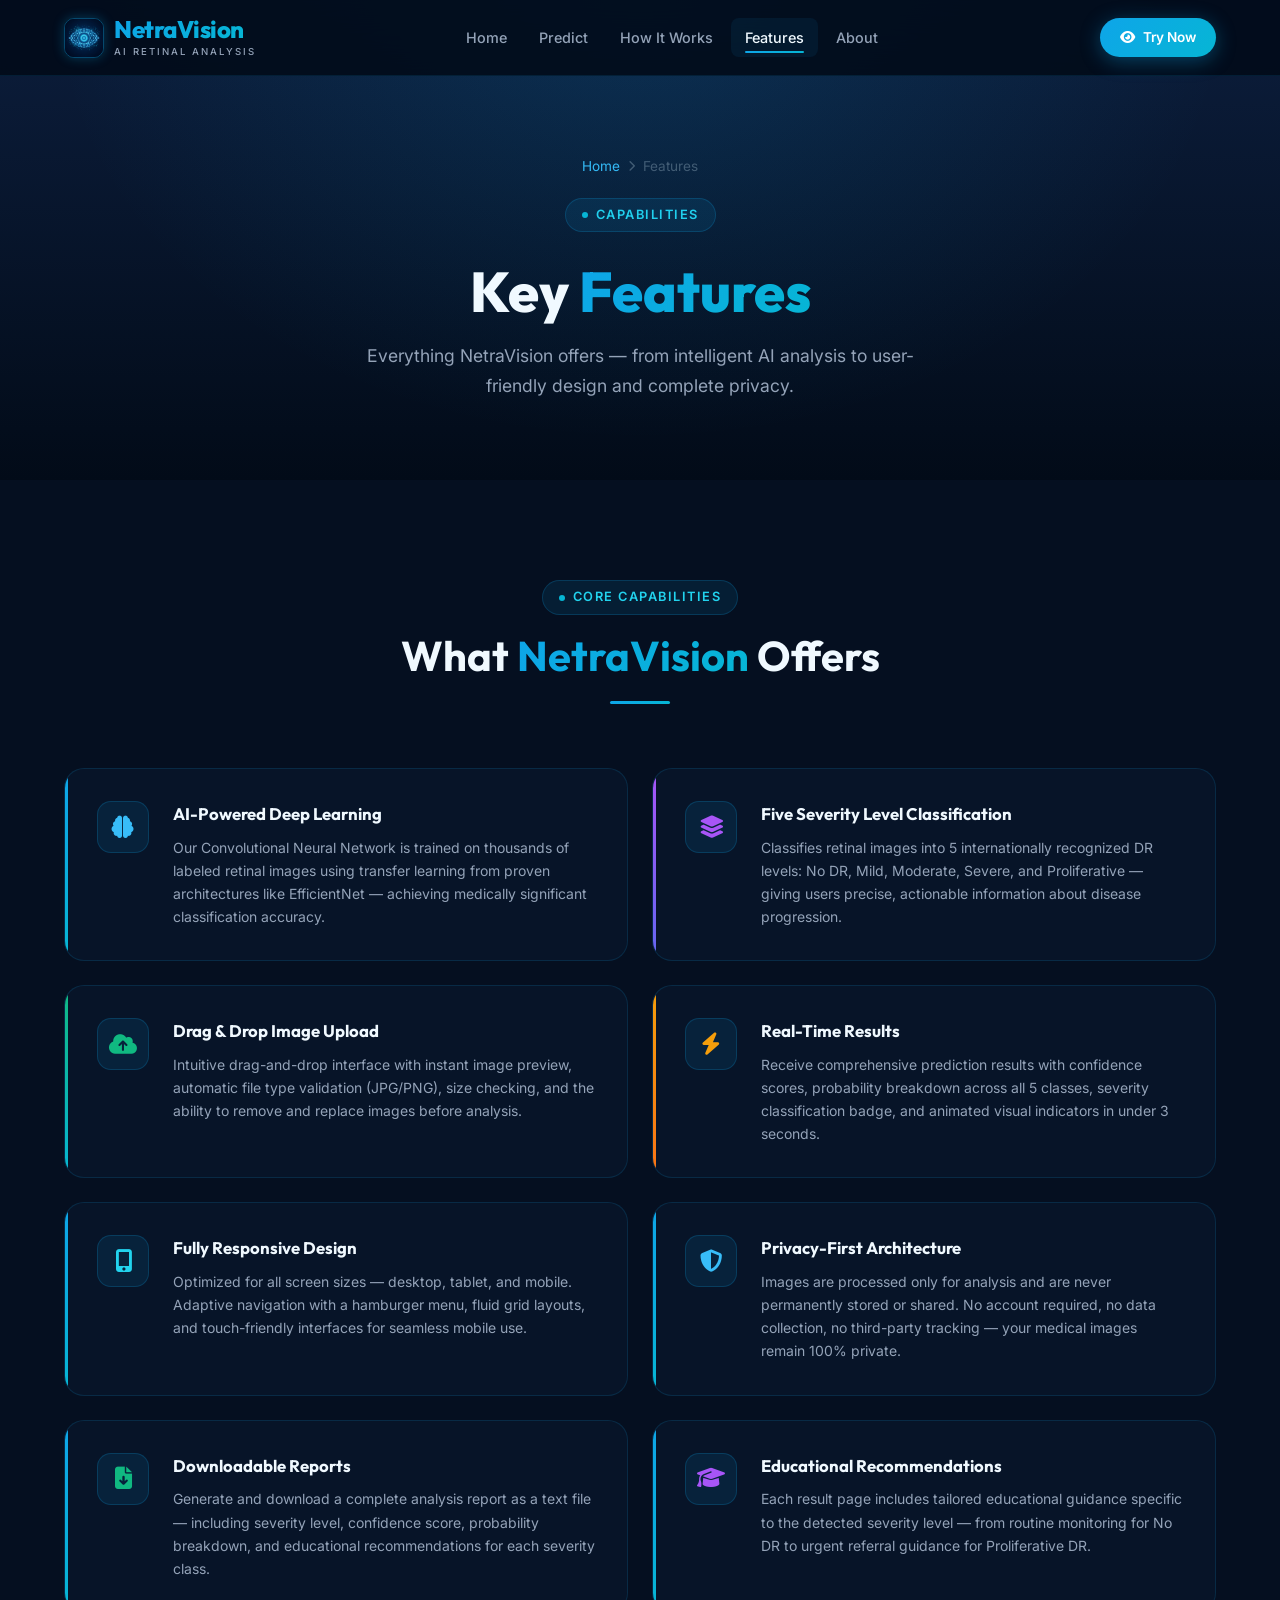
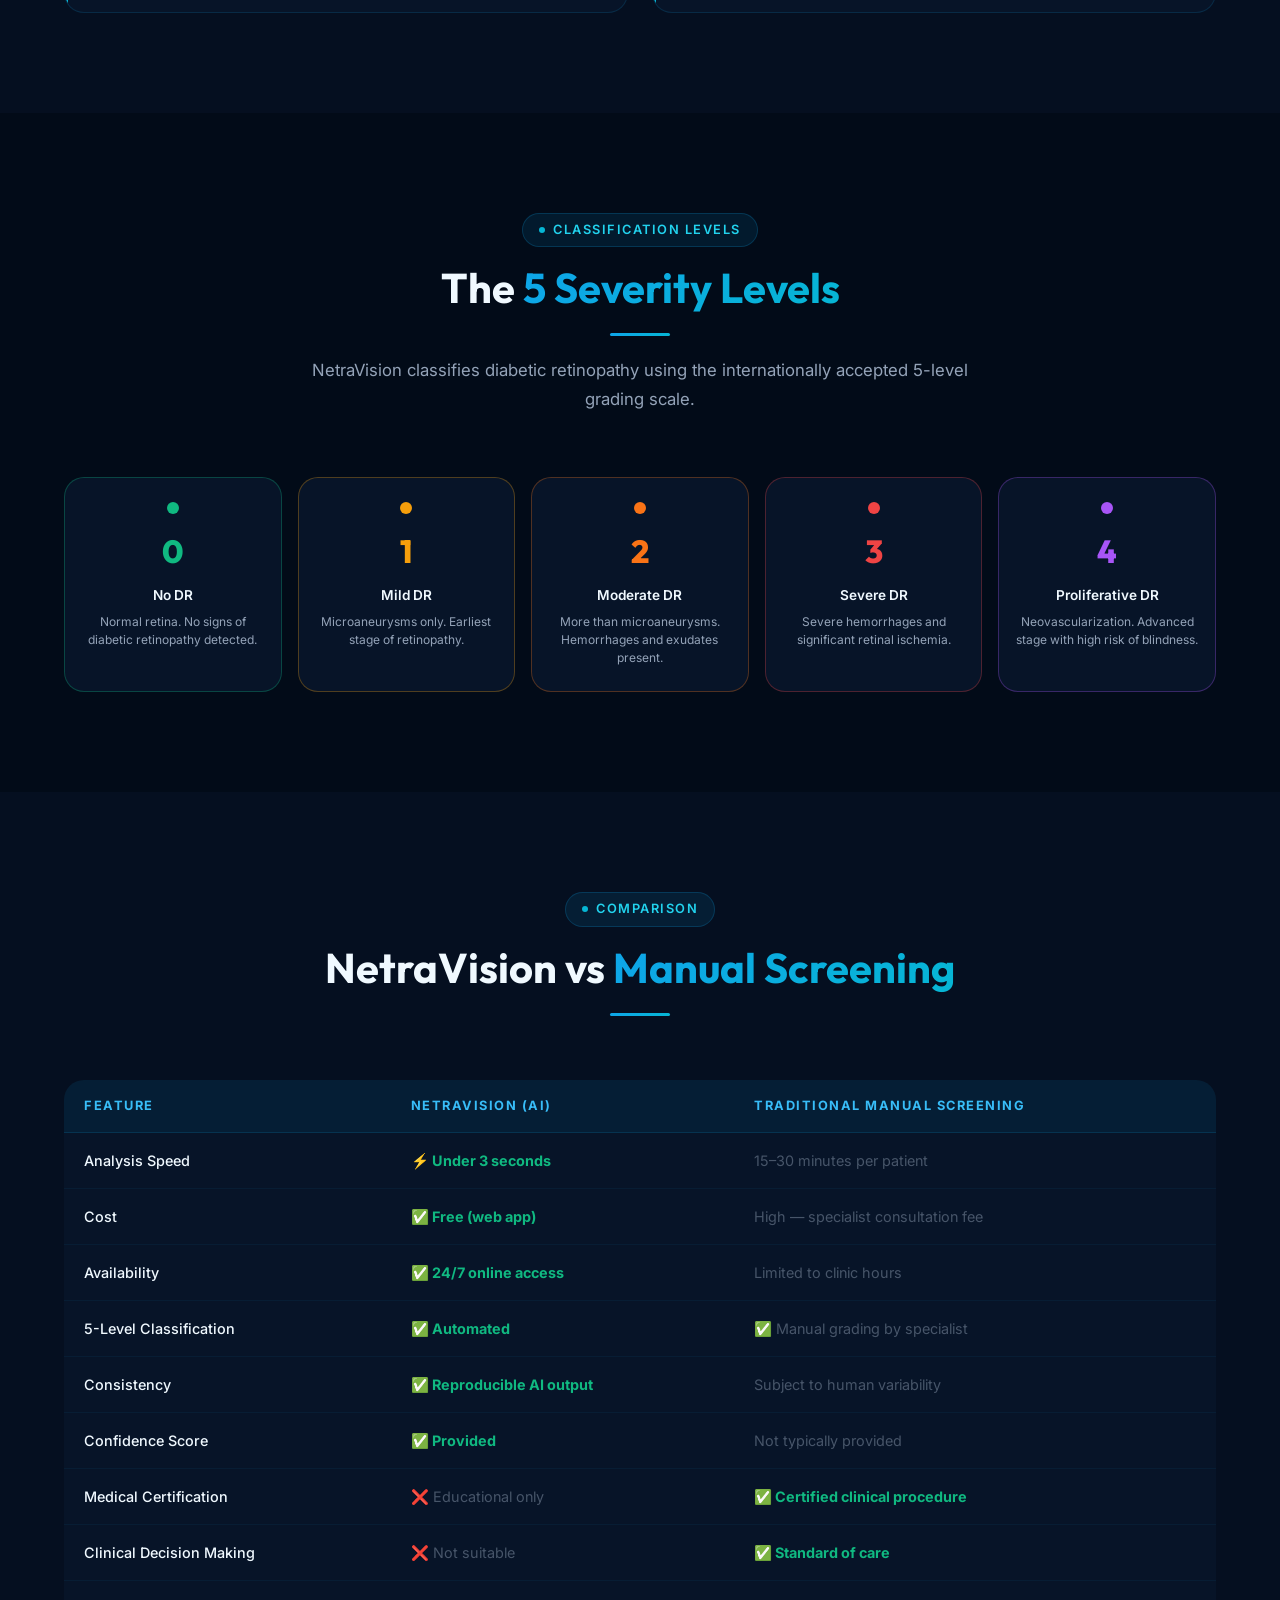
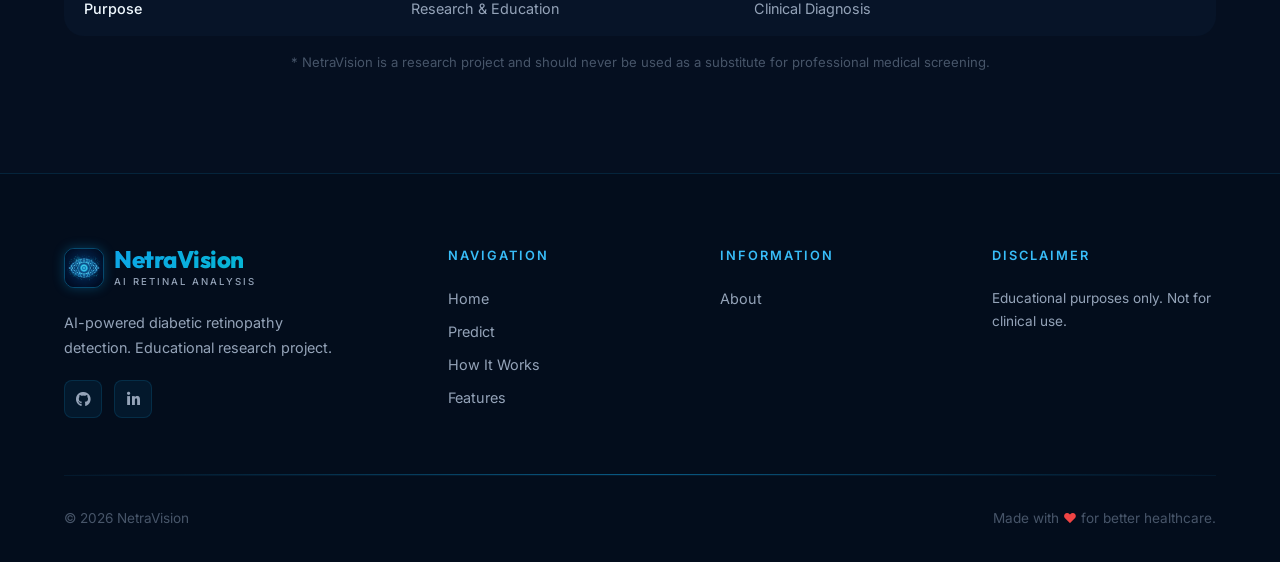
==== frontend/features.html @ d93eeee8 "Connect real model and remove team contact pages" ====
<!DOCTYPE html>
<html lang="en">
<head>
  <meta charset="UTF-8" />
  <meta name="viewport" content="width=device-width, initial-scale=1.0" />
  <title>Features — NetraVision | AI Retinopathy Detection Features</title>
  <meta name="description" content="Explore all features of NetraVision: AI-powered detection, 5-level severity classification, image upload, responsive design, privacy, and more." />
  <link rel="stylesheet" href="css/style.css" />
  <link rel="stylesheet" href="https://cdnjs.cloudflare.com/ajax/libs/font-awesome/6.5.0/css/all.min.css" />
  <style>
    /* Feature hero cards */
    .feature-hero-grid {
      display: grid;
      grid-template-columns: repeat(2, 1fr);
      gap: 24px;
    }
    .feature-hero-card {
      background: var(--clr-bg-card);
      border: var(--border-card);
      border-radius: var(--border-radius-lg);
      padding: 32px;
      display: flex;
      gap: 24px;
      align-items: flex-start;
      transition: transform var(--transition-base), border-color var(--transition-base), box-shadow var(--transition-base);
      position: relative;
      overflow: hidden;
    }
    .feature-hero-card::before {
      content: '';
      position: absolute;
      left: 0; top: 0; bottom: 0;
      width: 3px;
      background: var(--accent-color, var(--grad-blue));
      border-radius: 0 2px 2px 0;
    }
    .feature-hero-card:hover {
      transform: translateY(-4px);
      border-color: rgba(14,165,233,0.35);
      box-shadow: var(--shadow-card);
    }
    .fhc-icon {
      width: 52px; height: 52px;
      border-radius: var(--border-radius-md);
      background: rgba(14,165,233,0.1);
      border: 1px solid rgba(14,165,233,0.2);
      display: flex;
      align-items: center;
      justify-content: center;
      font-size: 1.4rem;
      flex-shrink: 0;
      transition: background var(--transition-base);
    }
    .feature-hero-card:hover .fhc-icon {
      background: rgba(14,165,233,0.18);
      box-shadow: 0 0 16px rgba(14,165,233,0.2);
    }
    .fhc-content h3 {
      font-family: var(--font-display);
      font-size: 1.05rem;
      font-weight: 700;
      margin-bottom: 8px;
    }
    .fhc-content p { font-size: 0.875rem; color: var(--clr-text-secondary); line-height: 1.65; }

    /* Comparison Table */
    .comp-table {
      width: 100%;
      border-collapse: collapse;
      border-radius: var(--border-radius-lg);
      overflow: hidden;
    }
    .comp-table th {
      padding: 16px 20px;
      text-align: left;
      font-size: 0.8rem;
      font-weight: 700;
      text-transform: uppercase;
      letter-spacing: 1.5px;
      background: rgba(14,165,233,0.1);
      color: var(--clr-blue-light);
      border-bottom: var(--border-card);
    }
    .comp-table td {
      padding: 16px 20px;
      font-size: 0.9rem;
      color: var(--clr-text-secondary);
      border-bottom: 1px solid rgba(14,165,233,0.06);
      background: var(--clr-bg-card);
    }
    .comp-table tr:last-child td { border-bottom: none; }
    .comp-table .yes { color: #10b981; font-weight: 700; }
    .comp-table .no  { color: var(--clr-text-muted); }
    .comp-table .col-feature { color: var(--clr-text-primary); font-weight: 500; }

    /* Severity Level Cards */
    .severity-level-cards {
      display: grid;
      grid-template-columns: repeat(5, 1fr);
      gap: 16px;
    }
    .slc {
      background: var(--clr-bg-card);
      border: var(--border-card);
      border-radius: var(--border-radius-lg);
      padding: 24px 16px;
      text-align: center;
      transition: transform var(--transition-base), box-shadow var(--transition-base);
    }
    .slc:hover { transform: translateY(-6px); }
    .slc-level {
      font-family: var(--font-display);
      font-size: 2rem;
      font-weight: 800;
      margin-bottom: 8px;
    }
    .slc-name { font-size: 0.85rem; font-weight: 600; margin-bottom: 6px; }
    .slc-desc { font-size: 0.75rem; color: var(--clr-text-secondary); line-height: 1.5; }
    .slc-dot {
      width: 12px; height: 12px;
      border-radius: 50%;
      margin: 0 auto 12px;
    }

    @media (max-width: 900px) {
      .feature-hero-grid { grid-template-columns: 1fr; }
      .severity-level-cards { grid-template-columns: repeat(2, 1fr); }
    }
    @media (max-width: 500px) {
      .severity-level-cards { grid-template-columns: 1fr; }
    }
  </style>
</head>
<body>

<!-- NAVBAR -->
<nav class="navbar" id="navbar">
  <div class="navbar__inner">
    <a href="index.html" class="navbar__logo">
      <div class="navbar__logo-icon"><img src="assets/images/logo_bg.jpg" alt="NetraVision" /></div>
      <div><span class="navbar__logo-text">NetraVision</span><span class="navbar__logo-sub">AI Retinal Analysis</span></div>
    </a>
    <nav class="navbar__nav">
      <a href="index.html"        class="navbar__link">Home</a>
      <a href="predict.html"      class="navbar__link">Predict</a>
      <a href="how-it-works.html" class="navbar__link">How It Works</a>
      <a href="features.html"     class="navbar__link active">Features</a>
      <a href="about.html"        class="navbar__link">About</a>
    </nav>
    <a href="predict.html" class="btn btn--primary btn--sm navbar__cta"><i class="fas fa-eye"></i> Try Now</a>
    <button class="navbar__hamburger" id="hamburger" aria-label="Toggle menu" aria-expanded="false">
      <span></span><span></span><span></span>
    </button>
  </div>
  <div class="navbar__mobile" id="mobileNav">
    <a href="index.html"        class="navbar__link">Home</a>
    <a href="predict.html"      class="navbar__link">Predict</a>
    <a href="how-it-works.html" class="navbar__link">How It Works</a>
    <a href="features.html"     class="navbar__link">Features</a>
    <a href="about.html"        class="navbar__link">About</a>
  </div>
</nav>

<!-- PAGE HERO -->
<div class="page-hero">
  <div class="container">
    <nav class="breadcrumb">
      <a href="index.html">Home</a>
      <i class="fas fa-chevron-right" style="font-size:0.7rem"></i>
      <span>Features</span>
    </nav>
    <div class="section-badge" style="margin-inline:auto;display:inline-flex;">Capabilities</div>
    <h1 style="margin-top:12px;">Key <span class="text-gradient">Features</span></h1>
    <p>Everything NetraVision offers — from intelligent AI analysis to user-friendly design and complete privacy.</p>
  </div>
</div>

<!-- MAIN FEATURES GRID -->
<section class="section" style="background:var(--clr-bg-secondary);">
  <div class="container">
    <div class="section-header" data-reveal>
      <div class="section-badge">Core Capabilities</div>
      <h2>What <span class="text-gradient">NetraVision</span> Offers</h2>
      <div class="section-divider"></div>
    </div>

    <div class="feature-hero-grid">
      <div class="feature-hero-card" data-reveal data-reveal-delay="1" style="--accent-color:linear-gradient(to bottom,#0ea5e9,#06b6d4);">
        <div class="fhc-icon"><i class="fas fa-brain" style="color:var(--clr-blue-light)"></i></div>
        <div class="fhc-content">
          <h3>AI-Powered Deep Learning</h3>
          <p>Our Convolutional Neural Network is trained on thousands of labeled retinal images using transfer learning from proven architectures like EfficientNet — achieving medically significant classification accuracy.</p>
        </div>
      </div>

      <div class="feature-hero-card" data-reveal data-reveal-delay="2" style="--accent-color:linear-gradient(to bottom,#a855f7,#6366f1);">
        <div class="fhc-icon"><i class="fas fa-layer-group" style="color:#a855f7;"></i></div>
        <div class="fhc-content">
          <h3>Five Severity Level Classification</h3>
          <p>Classifies retinal images into 5 internationally recognized DR levels: No DR, Mild, Moderate, Severe, and Proliferative — giving users precise, actionable information about disease progression.</p>
        </div>
      </div>

      <div class="feature-hero-card" data-reveal data-reveal-delay="3" style="--accent-color:linear-gradient(to bottom,#10b981,#06b6d4);">
        <div class="fhc-icon"><i class="fas fa-cloud-upload-alt" style="color:#10b981;"></i></div>
        <div class="fhc-content">
          <h3>Drag &amp; Drop Image Upload</h3>
          <p>Intuitive drag-and-drop interface with instant image preview, automatic file type validation (JPG/PNG), size checking, and the ability to remove and replace images before analysis.</p>
        </div>
      </div>

      <div class="feature-hero-card" data-reveal data-reveal-delay="4" style="--accent-color:linear-gradient(to bottom,#f59e0b,#f97316);">
        <div class="fhc-icon"><i class="fas fa-bolt" style="color:#f59e0b;"></i></div>
        <div class="fhc-content">
          <h3>Real-Time Results</h3>
          <p>Receive comprehensive prediction results with confidence scores, probability breakdown across all 5 classes, severity classification badge, and animated visual indicators in under 3 seconds.</p>
        </div>
      </div>

      <div class="feature-hero-card" data-reveal data-reveal-delay="5">
        <div class="fhc-icon"><i class="fas fa-mobile-alt" style="color:var(--clr-cyan-light);"></i></div>
        <div class="fhc-content">
          <h3>Fully Responsive Design</h3>
          <p>Optimized for all screen sizes — desktop, tablet, and mobile. Adaptive navigation with a hamburger menu, fluid grid layouts, and touch-friendly interfaces for seamless mobile use.</p>
        </div>
      </div>

      <div class="feature-hero-card" data-reveal data-reveal-delay="6">
        <div class="fhc-icon"><i class="fas fa-shield-alt" style="color:var(--clr-blue-light);"></i></div>
        <div class="fhc-content">
          <h3>Privacy-First Architecture</h3>
          <p>Images are processed only for analysis and are never permanently stored or shared. No account required, no data collection, no third-party tracking — your medical images remain 100% private.</p>
        </div>
      </div>

      <div class="feature-hero-card" data-reveal data-reveal-delay="5">
        <div class="fhc-icon"><i class="fas fa-file-download" style="color:#10b981;"></i></div>
        <div class="fhc-content">
          <h3>Downloadable Reports</h3>
          <p>Generate and download a complete analysis report as a text file — including severity level, confidence score, probability breakdown, and educational recommendations for each severity class.</p>
        </div>
      </div>

      <div class="feature-hero-card" data-reveal data-reveal-delay="6">
        <div class="fhc-icon"><i class="fas fa-graduation-cap" style="color:#a855f7;"></i></div>
        <div class="fhc-content">
          <h3>Educational Recommendations</h3>
          <p>Each result page includes tailored educational guidance specific to the detected severity level — from routine monitoring for No DR to urgent referral guidance for Proliferative DR.</p>
        </div>
      </div>
    </div>
  </div>
</section>

<!-- 5 SEVERITY LEVELS BREAKDOWN -->
<section class="section">
  <div class="container">
    <div class="section-header" data-reveal>
      <div class="section-badge">Classification Levels</div>
      <h2>The <span class="text-gradient">5 Severity Levels</span></h2>
      <div class="section-divider"></div>
      <p>NetraVision classifies diabetic retinopathy using the internationally accepted 5-level grading scale.</p>
    </div>

    <div class="severity-level-cards">
      <div class="slc" data-reveal data-reveal-delay="1" style="border-color:rgba(16,185,129,0.3);">
        <div class="slc-dot" style="background:#10b981;"></div>
        <div class="slc-level" style="color:#10b981;">0</div>
        <div class="slc-name">No DR</div>
        <div class="slc-desc">Normal retina. No signs of diabetic retinopathy detected.</div>
      </div>
      <div class="slc" data-reveal data-reveal-delay="2" style="border-color:rgba(245,158,11,0.3);">
        <div class="slc-dot" style="background:#f59e0b;"></div>
        <div class="slc-level" style="color:#f59e0b;">1</div>
        <div class="slc-name">Mild DR</div>
        <div class="slc-desc">Microaneurysms only. Earliest stage of retinopathy.</div>
      </div>
      <div class="slc" data-reveal data-reveal-delay="3" style="border-color:rgba(249,115,22,0.3);">
        <div class="slc-dot" style="background:#f97316;"></div>
        <div class="slc-level" style="color:#f97316;">2</div>
        <div class="slc-name">Moderate DR</div>
        <div class="slc-desc">More than microaneurysms. Hemorrhages and exudates present.</div>
      </div>
      <div class="slc" data-reveal data-reveal-delay="4" style="border-color:rgba(239,68,68,0.3);">
        <div class="slc-dot" style="background:#ef4444;"></div>
        <div class="slc-level" style="color:#ef4444;">3</div>
        <div class="slc-name">Severe DR</div>
        <div class="slc-desc">Severe hemorrhages and significant retinal ischemia.</div>
      </div>
      <div class="slc" data-reveal data-reveal-delay="5" style="border-color:rgba(168,85,247,0.3);">
        <div class="slc-dot" style="background:#a855f7;"></div>
        <div class="slc-level" style="color:#a855f7;">4</div>
        <div class="slc-name">Proliferative DR</div>
        <div class="slc-desc">Neovascularization. Advanced stage with high risk of blindness.</div>
      </div>
    </div>
  </div>
</section>

<!-- COMPARISON TABLE -->
<section class="section" style="background:var(--clr-bg-secondary);">
  <div class="container">
    <div class="section-header" data-reveal>
      <div class="section-badge">Comparison</div>
      <h2>NetraVision vs <span class="text-gradient">Manual Screening</span></h2>
      <div class="section-divider"></div>
    </div>

    <div style="overflow:auto;" data-reveal>
      <table class="comp-table">
        <thead>
          <tr>
            <th>Feature</th>
            <th>NetraVision (AI)</th>
            <th>Traditional Manual Screening</th>
          </tr>
        </thead>
        <tbody>
          <tr><td class="col-feature">Analysis Speed</td><td class="yes">⚡ Under 3 seconds</td><td class="no">15–30 minutes per patient</td></tr>
          <tr><td class="col-feature">Cost</td><td class="yes">✅ Free (web app)</td><td class="no">High — specialist consultation fee</td></tr>
          <tr><td class="col-feature">Availability</td><td class="yes">✅ 24/7 online access</td><td class="no">Limited to clinic hours</td></tr>
          <tr><td class="col-feature">5-Level Classification</td><td class="yes">✅ Automated</td><td class="no">✅ Manual grading by specialist</td></tr>
          <tr><td class="col-feature">Consistency</td><td class="yes">✅ Reproducible AI output</td><td class="no">Subject to human variability</td></tr>
          <tr><td class="col-feature">Confidence Score</td><td class="yes">✅ Provided</td><td class="no">Not typically provided</td></tr>
          <tr><td class="col-feature">Medical Certification</td><td class="no">❌ Educational only</td><td class="yes">✅ Certified clinical procedure</td></tr>
          <tr><td class="col-feature">Clinical Decision Making</td><td class="no">❌ Not suitable</td><td class="yes">✅ Standard of care</td></tr>
          <tr><td class="col-feature">Purpose</td><td>Research &amp; Education</td><td>Clinical Diagnosis</td></tr>
        </tbody>
      </table>
    </div>
    <p style="text-align:center;font-size:0.82rem;color:var(--clr-text-muted);margin-top:16px;">
      * NetraVision is a research project and should never be used as a substitute for professional medical screening.
    </p>
  </div>
</section>

<!-- FOOTER -->
<footer class="footer">
  <div class="container">
    <div class="footer__grid">
      <div class="footer__brand">
        <a href="index.html" class="navbar__logo" style="display:inline-flex;margin-bottom:8px;">
          <div class="navbar__logo-icon"><img src="assets/images/logo_bg.jpg" alt="NetraVision" /></div>
          <div><span class="navbar__logo-text">NetraVision</span><span class="navbar__logo-sub">AI Retinal Analysis</span></div>
        </a>
        <p>AI-powered diabetic retinopathy detection. Educational research project.</p>
        <div class="footer__social" style="margin-top:20px;">
          <a href="#" class="social-icon"><i class="fab fa-github"></i></a>
          <a href="#" class="social-icon"><i class="fab fa-linkedin-in"></i></a>
        </div>
      </div>
      <div><div class="footer__heading">Navigation</div>
        <nav class="footer__links">
          <a href="index.html">Home</a><a href="predict.html">Predict</a>
          <a href="how-it-works.html">How It Works</a><a href="features.html">Features</a>
        </nav>
      </div>
      <div><div class="footer__heading">Information</div>
        <nav class="footer__links"><a href="about.html">About</a></nav>
      </div>
      <div>
        <div class="footer__heading">Disclaimer</div>
        <p style="color:var(--clr-text-secondary);font-size:0.85rem;line-height:1.7;">Educational purposes only. Not for clinical use.</p>
      </div>
    </div>
    <div class="glow-line"></div>
    <div class="footer__bottom">
      <p>© 2026 NetraVision</p>
      <p>Made with <span style="color:#ef4444;">❤</span> for better healthcare.</p>
    </div>
  </div>
</footer>

<script src="js/main.js"></script>
</body>
</html>
---- frontend/css/style.css ----
/* ============================================================
   NetraVision — Main Stylesheet
   Design System: Dark Navy | Electric Blue | Cyan Accents
   ============================================================ */

/* --- Google Fonts Import --- */
@import url('https://fonts.googleapis.com/css2?family=Inter:wght@300;400;500;600;700;800;900&family=Outfit:wght@300;400;500;600;700;800&display=swap');

/* ============================================================
   1. CSS Custom Properties (Design Tokens)
   ============================================================ */
:root {
  /* Colors */
  --clr-bg-primary:    #020b18;
  --clr-bg-secondary:  #050f20;
  --clr-bg-card:       #071428;
  --clr-bg-glass:      rgba(7, 20, 40, 0.75);

  --clr-blue-primary:  #0ea5e9;
  --clr-blue-dark:     #0369a1;
  --clr-blue-light:    #38bdf8;
  --clr-cyan:          #06b6d4;
  --clr-cyan-light:    #22d3ee;
  --clr-accent:        #7dd3fc;

  --clr-text-primary:  #f0f9ff;
  --clr-text-secondary:#94a3b8;
  --clr-text-muted:    #475569;

  --clr-success:       #10b981;
  --clr-warning:       #f59e0b;
  --clr-danger:        #ef4444;
  --clr-info:          #6366f1;

  /* Gradients */
  --grad-hero:         linear-gradient(135deg, #020b18 0%, #0c1e3d 50%, #020b18 100%);
  --grad-blue:         linear-gradient(135deg, #0ea5e9, #06b6d4);
  --grad-card:         linear-gradient(135deg, rgba(14,165,233,0.08), rgba(6,182,212,0.04));
  --grad-glow:         radial-gradient(ellipse at center, rgba(14,165,233,0.15) 0%, transparent 70%);

  /* Shadows */
  --shadow-card:       0 4px 24px rgba(14,165,233,0.08), 0 1px 4px rgba(0,0,0,0.5);
  --shadow-glow:       0 0 30px rgba(14,165,233,0.25), 0 0 60px rgba(14,165,233,0.10);
  --shadow-btn:        0 4px 20px rgba(14,165,233,0.35);
  --shadow-lg:         0 20px 60px rgba(0,0,0,0.6);

  /* Borders */
  --border-card:       1px solid rgba(14,165,233,0.15);
  --border-glow:       1px solid rgba(14,165,233,0.40);
  --border-radius-sm:  8px;
  --border-radius-md:  14px;
  --border-radius-lg:  20px;
  --border-radius-xl:  28px;
  --border-radius-full:9999px;

  /* Typography */
  --font-primary:      'Inter', sans-serif;
  --font-display:      'Outfit', sans-serif;

  /* Spacing */
  --section-padding:   100px 0;
  --container-max:     1200px;
  --navbar-h:          76px;

  /* Transitions */
  --transition-fast:   0.2s ease;
  --transition-base:   0.3s ease;
  --transition-slow:   0.5s ease;
}

/* ============================================================
   2. Reset & Base (Selection & Drag Protection)
   ============================================================ */
*, *::before, *::after { 
  box-sizing: border-box; 
  margin: 0; 
  padding: 0; 
  -webkit-user-select: none;
  -moz-user-select: none;
  -ms-user-select: none;
  user-select: none;
}
html { scroll-behavior: smooth; font-size: 16px; }
body {
  font-family: var(--font-primary);
  background-color: var(--clr-bg-primary);
  color: var(--clr-text-primary);
  line-height: 1.6;
  overflow-x: hidden;
  min-height: 100vh;
  -webkit-user-select: none;
  -moz-user-select: none;
  -ms-user-select: none;
  user-select: none;
}
img { 
  max-width: 100%; 
  height: auto; 
  display: block; 
  -webkit-user-drag: none;
  -khtml-user-drag: none;
  -moz-user-drag: none;
  -o-user-drag: none;
  user-drag: none;
}
a  { color: inherit; text-decoration: none; }
ul { list-style: none; }
button { cursor: pointer; font-family: inherit; border: none; background: none; }
input, textarea, select { 
  font-family: inherit; 
  -webkit-user-select: text;
  -moz-user-select: text;
  -ms-user-select: text;
  user-select: text;
}

/* ============================================================
   3. Typography
   ============================================================ */
.text-gradient {
  background: var(--grad-blue);
  -webkit-background-clip: text;
  -webkit-text-fill-color: transparent;
  background-clip: text;
}
.text-muted  { color: var(--clr-text-secondary); }
.text-blue   { color: var(--clr-blue-primary); }
.text-center { text-align: center; }

/* ============================================================
   4. Layout
   ============================================================ */
.container {
  max-width: var(--container-max);
  margin-inline: auto;
  padding-inline: 24px;
}
.section    { padding: var(--section-padding); }
.section--sm { padding: 60px 0; }
.grid-2 { display: grid; grid-template-columns: repeat(2, 1fr); gap: 32px; }
.grid-3 { display: grid; grid-template-columns: repeat(3, 1fr); gap: 28px; }
.grid-4 { display: grid; grid-template-columns: repeat(4, 1fr); gap: 24px; }
.flex-center { display: flex; align-items: center; justify-content: center; }
.flex-between { display: flex; align-items: center; justify-content: space-between; }

/* ============================================================
   5. Navbar
   ============================================================ */
.navbar {
  position: fixed;
  top: 0; left: 0; right: 0;
  height: var(--navbar-h);
  z-index: 1000;
  background: rgba(2, 11, 24, 0.88);
  backdrop-filter: blur(20px);
  -webkit-backdrop-filter: blur(20px);
  border-bottom: 1px solid rgba(14,165,233,0.12);
  transition: background var(--transition-base), box-shadow var(--transition-base);
}
.navbar.scrolled {
  background: rgba(2, 11, 24, 0.97);
  box-shadow: 0 4px 30px rgba(0,0,0,0.5);
}
.navbar__inner {
  display: flex;
  align-items: center;
  justify-content: space-between;
  height: 100%;
  max-width: var(--container-max);
  margin-inline: auto;
  padding-inline: 24px;
}
.navbar__logo {
  display: flex;
  align-items: center;
  gap: 10px;
  text-decoration: none;
}
.navbar__logo-icon {
  width: 40px; height: 40px;
  border-radius: 10px;
  overflow: hidden;
  border: 1.5px solid rgba(14,165,233,0.4);
  box-shadow: 0 0 12px rgba(14,165,233,0.3);
  flex-shrink: 0;
}
.navbar__logo-icon img { width: 100%; height: 100%; object-fit: cover; }
.navbar__logo-text {
  font-family: var(--font-display);
  font-size: 1.5rem;
  font-weight: 800;
  background: var(--grad-blue);
  -webkit-background-clip: text;
  -webkit-text-fill-color: transparent;
  background-clip: text;
  letter-spacing: -0.5px;
  line-height: 1.1;
}
.navbar__logo-sub {
  font-size: 0.6rem;
  font-weight: 500;
  color: var(--clr-text-secondary);
  display: block;
  letter-spacing: 2px;
  text-transform: uppercase;
  margin-top: -2px;
}
.navbar__nav {
  display: flex;
  align-items: center;
  gap: 4px;
}
.navbar__link {
  padding: 8px 14px;
  border-radius: var(--border-radius-sm);
  font-size: 0.9rem;
  font-weight: 500;
  color: var(--clr-text-secondary);
  transition: color var(--transition-fast), background var(--transition-fast);
  position: relative;
}
.navbar__link::after {
  content: '';
  position: absolute;
  bottom: 4px; left: 14px; right: 14px;
  height: 2px;
  background: var(--grad-blue);
  border-radius: 2px;
  transform: scaleX(0);
  transition: transform var(--transition-base);
  transform-origin: left;
}
.navbar__link:hover,
.navbar__link.active {
  color: var(--clr-text-primary);
  background: rgba(14,165,233,0.08);
}
.navbar__link.active::after,
.navbar__link:hover::after { transform: scaleX(1); }
.navbar__cta { margin-left: 12px; }

/* Hamburger */
.navbar__hamburger {
  display: none;
  flex-direction: column;
  gap: 5px;
  padding: 8px;
  cursor: pointer;
  border-radius: var(--border-radius-sm);
  background: transparent;
  border: none;
  transition: background var(--transition-fast);
}
.navbar__hamburger:hover { background: rgba(14,165,233,0.08); }
.navbar__hamburger span {
  display: block;
  width: 24px; height: 2px;
  background: var(--clr-blue-light);
  border-radius: 2px;
  transition: transform var(--transition-base), opacity var(--transition-base);
}
.navbar__hamburger.open span:nth-child(1) { transform: translateY(7px) rotate(45deg); }
.navbar__hamburger.open span:nth-child(2) { opacity: 0; }
.navbar__hamburger.open span:nth-child(3) { transform: translateY(-7px) rotate(-45deg); }

/* Mobile Drawer */
.navbar__mobile {
  display: none;
  flex-direction: column;
  background: rgba(5,15,32,0.98);
  border-top: var(--border-card);
  padding: 16px 24px 24px;
  gap: 4px;
}
.navbar__mobile.open { display: flex; }
.navbar__mobile .navbar__link { display: block; padding: 12px 16px; font-size: 1rem; }

/* ============================================================
   6. Buttons
   ============================================================ */
.btn {
  display: inline-flex;
  align-items: center;
  justify-content: center;
  gap: 8px;
  padding: 13px 28px;
  border-radius: var(--border-radius-full);
  font-size: 0.95rem;
  font-weight: 600;
  text-decoration: none;
  transition: all var(--transition-base);
  cursor: pointer;
  border: none;
  outline: none;
  white-space: nowrap;
}
.btn--primary {
  background: var(--grad-blue);
  color: #fff;
  box-shadow: var(--shadow-btn);
}
.btn--primary:hover {
  transform: translateY(-2px);
  box-shadow: 0 8px 30px rgba(14,165,233,0.5);
  filter: brightness(1.1);
}
.btn--outline {
  background: transparent;
  color: var(--clr-blue-light);
  border: 1.5px solid rgba(14,165,233,0.45);
  backdrop-filter: blur(8px);
}
.btn--outline:hover {
  background: rgba(14,165,233,0.12);
  border-color: var(--clr-blue-primary);
  transform: translateY(-2px);
  box-shadow: 0 6px 20px rgba(14,165,233,0.2);
}
.btn--ghost {
  background: rgba(14,165,233,0.08);
  color: var(--clr-blue-light);
}
.btn--ghost:hover {
  background: rgba(14,165,233,0.16);
  transform: translateY(-2px);
}
.btn--danger {
  background: linear-gradient(135deg, #ef4444, #dc2626);
  color: #fff;
  box-shadow: 0 4px 20px rgba(239,68,68,0.35);
}
.btn--danger:hover { transform: translateY(-2px); filter: brightness(1.1); }
.btn--sm { padding: 9px 20px; font-size: 0.85rem; }
.btn--lg { padding: 17px 40px; font-size: 1.05rem; }
.btn:disabled { opacity: 0.6; cursor: not-allowed; transform: none !important; }

/* ============================================================
   7. Cards
   ============================================================ */
.card {
  background: var(--clr-bg-card);
  border: var(--border-card);
  border-radius: var(--border-radius-lg);
  padding: 32px;
  transition: transform var(--transition-base), box-shadow var(--transition-base), border-color var(--transition-base);
  position: relative;
  overflow: hidden;
}
.card::before {
  content: '';
  position: absolute;
  top: 0; left: 0; right: 0;
  height: 1px;
  background: var(--grad-blue);
  opacity: 0;
  transition: opacity var(--transition-base);
}
.card:hover {
  transform: translateY(-6px);
  border-color: rgba(14,165,233,0.35);
  box-shadow: var(--shadow-card), 0 20px 50px rgba(14,165,233,0.08);
}
.card:hover::before { opacity: 1; }
.card--glass {
  background: var(--clr-bg-glass);
  backdrop-filter: blur(16px);
  -webkit-backdrop-filter: blur(16px);
}
.card__icon {
  width: 56px; height: 56px;
  border-radius: var(--border-radius-md);
  background: rgba(14,165,233,0.12);
  border: 1px solid rgba(14,165,233,0.2);
  display: flex;
  align-items: center;
  justify-content: center;
  margin-bottom: 20px;
  font-size: 1.5rem;
  transition: background var(--transition-base), box-shadow var(--transition-base);
}
.card:hover .card__icon {
  background: rgba(14,165,233,0.2);
  box-shadow: 0 0 20px rgba(14,165,233,0.25);
}
.card h3 {
  font-family: var(--font-display);
  font-size: 1.1rem;
  font-weight: 600;
  margin-bottom: 10px;
}
.card p { color: var(--clr-text-secondary); font-size: 0.9rem; line-height: 1.65; }

/* ============================================================
   8. Section Header
   ============================================================ */
.section-badge {
  display: inline-flex;
  align-items: center;
  gap: 8px;
  padding: 6px 16px;
  border-radius: var(--border-radius-full);
  background: rgba(14,165,233,0.1);
  border: 1px solid rgba(14,165,233,0.2);
  font-size: 0.8rem;
  font-weight: 600;
  color: var(--clr-cyan-light);
  letter-spacing: 1.5px;
  text-transform: uppercase;
  margin-bottom: 16px;
}
.section-badge::before {
  content: '';
  width: 6px; height: 6px;
  border-radius: 50%;
  background: var(--clr-cyan);
  animation: pulse-dot 2s infinite;
}
@keyframes pulse-dot {
  0%,100% { opacity: 1; transform: scale(1); }
  50%      { opacity: 0.5; transform: scale(0.8); }
}
.section-header {
  text-align: center;
  max-width: 700px;
  margin-inline: auto;
  margin-bottom: 64px;
}
.section-header h2 {
  font-family: var(--font-display);
  font-size: clamp(1.8rem, 3.5vw, 2.6rem);
  font-weight: 700;
  line-height: 1.2;
  margin-bottom: 16px;
}
.section-header p {
  color: var(--clr-text-secondary);
  font-size: 1.05rem;
  line-height: 1.7;
}
.section-divider {
  width: 60px; height: 3px;
  background: var(--grad-blue);
  border-radius: 2px;
  margin: 20px auto;
}

/* ============================================================
   9. Hero
   ============================================================ */
.hero {
  position: relative;
  min-height: calc(100vh - var(--navbar-h));
  display: flex;
  align-items: center;
  overflow: hidden;
  background: var(--grad-hero);
  padding-top: calc(var(--navbar-h) + 14px);
  padding-bottom: 24px;
}
.hero__bg {
  position: absolute;
  inset: 0;
  z-index: 0;
  overflow: hidden;
  pointer-events: none;
}
.hero__bg-grid {
  position: absolute;
  inset: 0;
  background-image: 
    linear-gradient(rgba(14, 165, 233, 0.04) 1px, transparent 1px),
    linear-gradient(90deg, rgba(14, 165, 233, 0.04) 1px, transparent 1px);
  background-size: 44px 44px;
}
.hero__bg-glow {
  position: absolute;
  width: 600px;
  height: 600px;
  top: 10%;
  right: -5%;
  background: radial-gradient(circle, rgba(14, 165, 233, 0.14) 0%, rgba(6, 182, 212, 0.04) 50%, transparent 70%);
  filter: blur(50px);
}

.hero__container {
  width: 100%;
}
.hero__layout {
  display: grid;
  grid-template-columns: 1.15fr 0.85fr;
  align-items: center;
  gap: 40px;
  width: 100%;
  position: relative;
  z-index: 1;
}
.hero__content {
  position: relative;
  z-index: 2;
  max-width: 600px;
}
.hero__badge {
  display: inline-flex;
  align-items: center;
  gap: 8px;
  background: rgba(14,165,233,0.1);
  border: 1px solid rgba(14,165,233,0.25);
  border-radius: var(--border-radius-full);
  padding: 5px 14px;
  font-size: 0.75rem;
  font-weight: 600;
  color: var(--clr-cyan-light);
  letter-spacing: 1.5px;
  text-transform: uppercase;
  margin-bottom: 14px;
  backdrop-filter: blur(8px);
}
.hero__badge-dot {
  width: 7px; height: 7px;
  border-radius: 50%;
  background: var(--clr-cyan);
  animation: pulse-dot 2s infinite;
}
.hero__title {
  font-family: var(--font-display);
  font-size: clamp(2.2rem, 3.8vw, 3.4rem);
  font-weight: 900;
  line-height: 1.1;
  letter-spacing: -1px;
  margin-bottom: 14px;
}
.hero__subtitle {
  font-size: clamp(0.9rem, 1.2vw, 1.05rem);
  color: var(--clr-text-secondary);
  line-height: 1.65;
  max-width: 530px;
  margin-bottom: 24px;
}
.hero__cta {
  display: flex;
  gap: 14px;
  flex-wrap: wrap;
  margin-bottom: 26px;
}
.hero__stats {
  display: flex;
  gap: 26px;
  align-items: center;
  padding-top: 18px;
  border-top: 1px solid rgba(14,165,233,0.12);
}
.stat__value {
  font-family: var(--font-display);
  font-size: 1.7rem;
  font-weight: 800;
  background: var(--grad-blue);
  -webkit-background-clip: text;
  -webkit-text-fill-color: transparent;
  background-clip: text;
  line-height: 1;
}
.stat__label {
  font-size: 0.75rem;
  color: var(--clr-text-secondary);
  margin-top: 4px;
  letter-spacing: 0.5px;
}

/* Hero Visual Column */
.hero__visual-col {
  display: flex;
  align-items: center;
  justify-content: center;
  position: relative;
  z-index: 1;
}
.hero__visual {
  position: relative;
  width: 380px;
  height: 380px;
  display: flex;
  align-items: center;
  justify-content: center;
  flex-shrink: 0;
}
.scan-ring {
  position: absolute;
  border-radius: 50%;
  border: 1px solid rgba(14,165,233,0.22);
  animation: spin-slow linear infinite;
  pointer-events: none;
}
.scan-ring:nth-child(1) { inset: 0; animation-duration: 22s; }
.scan-ring:nth-child(2) { inset: 30px; border-color: rgba(14,165,233,0.16); animation-duration: 16s; animation-direction: reverse; }
.scan-ring:nth-child(3) { inset: 60px; border-color: rgba(6,182,212,0.2); animation-duration: 26s; }
.scan-ring:nth-child(4) { inset: 90px; border-color: rgba(6,182,212,0.12); animation-duration: 18s; animation-direction: reverse; }
@keyframes spin-slow { to { transform: rotate(360deg); } }

.scan-center {
  position: absolute;
  inset: 105px;
  border-radius: 50%;
  overflow: hidden;
  border: 2px solid rgba(14,165,233,0.6);
  box-shadow: 0 0 45px rgba(14,165,233,0.35), inset 0 0 30px rgba(14,165,233,0.2);
}
.scan-center img {
  width: 100%;
  height: 100%;
  object-fit: cover;
  filter: brightness(0.9) saturate(1.2);
}
.scan-line {
  position: absolute;
  top: 0; left: 0; right: 0;
  height: 2px;
  background: linear-gradient(90deg, transparent, rgba(14,165,233,0.9), transparent);
  animation: scan-sweep 3s ease-in-out infinite;
  z-index: 5;
}
@keyframes scan-sweep {
  0%   { top: 0%; opacity: 0; }
  10%  { opacity: 1; }
  90%  { opacity: 1; }
  100% { top: 100%; opacity: 0; }
}

/* Floating Clean Badges */
.scan-badge {
  position: absolute;
  background: rgba(3, 15, 33, 0.88);
  border: 1px solid rgba(14, 165, 233, 0.35);
  backdrop-filter: blur(12px);
  -webkit-backdrop-filter: blur(12px);
  padding: 6px 14px;
  border-radius: 99px;
  font-size: 0.74rem;
  font-weight: 600;
  color: var(--clr-blue-light);
  box-shadow: 0 4px 20px rgba(0,0,0,0.5);
  display: inline-flex;
  align-items: center;
  gap: 8px;
  z-index: 6;
  white-space: nowrap;
}
.scan-badge--top {
  top: 8px;
  left: 50%;
  transform: translateX(-50%);
}
.scan-badge--bottom {
  bottom: 8px;
  left: 50%;
  transform: translateX(-50%);
  font-size: 0.72rem;
  letter-spacing: 0.5px;
}

/* ============================================================
   10. Page Hero (inner pages)
   ============================================================ */
.page-hero {
  padding-top: calc(var(--navbar-h) + 80px);
  padding-bottom: 80px;
  text-align: center;
  position: relative;
  overflow: hidden;
  background: linear-gradient(180deg, #0c1e3d 0%, var(--clr-bg-primary) 100%);
}
.page-hero::before {
  content: '';
  position: absolute;
  inset: 0;
  background: radial-gradient(ellipse at 50% 0%, rgba(14,165,233,0.15) 0%, transparent 65%);
  pointer-events: none;
}
.page-hero h1 {
  font-family: var(--font-display);
  font-size: clamp(2rem, 4.5vw, 3.5rem);
  font-weight: 800;
  line-height: 1.15;
  margin-bottom: 16px;
  position: relative;
}
.page-hero p {
  font-size: 1.1rem;
  color: var(--clr-text-secondary);
  max-width: 600px;
  margin-inline: auto;
  line-height: 1.7;
  position: relative;
}
.breadcrumb {
  display: flex;
  align-items: center;
  justify-content: center;
  gap: 8px;
  font-size: 0.85rem;
  color: var(--clr-text-muted);
  margin-bottom: 20px;
}
.breadcrumb a { color: var(--clr-blue-light); }
.breadcrumb a:hover { color: var(--clr-cyan-light); }

/* ============================================================
   11. Footer
   ============================================================ */
.footer {
  background: #030d1c;
  border-top: var(--border-card);
  padding: 72px 0 32px;
}
.footer__grid {
  display: grid;
  grid-template-columns: 1.5fr 1fr 1fr 1fr;
  gap: 48px;
  margin-bottom: 56px;
}
.footer__brand p {
  color: var(--clr-text-secondary);
  font-size: 0.9rem;
  line-height: 1.7;
  margin-top: 14px;
  max-width: 280px;
}
.footer__heading {
  font-size: 0.8rem;
  font-weight: 600;
  text-transform: uppercase;
  letter-spacing: 2px;
  color: var(--clr-blue-light);
  margin-bottom: 20px;
}
.footer__links {
  display: flex;
  flex-direction: column;
  gap: 10px;
}
.footer__links a {
  color: var(--clr-text-secondary);
  font-size: 0.9rem;
  transition: color var(--transition-fast), padding-left var(--transition-fast);
}
.footer__links a:hover { color: var(--clr-blue-light); padding-left: 4px; }
.footer__bottom {
  display: flex;
  align-items: center;
  justify-content: space-between;
  padding-top: 32px;
  border-top: 1px solid rgba(14,165,233,0.08);
  flex-wrap: wrap;
  gap: 16px;
}
.footer__bottom p { font-size: 0.85rem; color: var(--clr-text-muted); }
.footer__bottom a { color: var(--clr-blue-light); transition: color var(--transition-fast); }
.footer__bottom a:hover { color: var(--clr-cyan-light); }
.footer__social { display: flex; gap: 12px; }
.social-icon {
  width: 38px; height: 38px;
  border-radius: var(--border-radius-sm);
  background: rgba(14,165,233,0.08);
  border: var(--border-card);
  display: flex;
  align-items: center;
  justify-content: center;
  color: var(--clr-text-secondary);
  font-size: 0.95rem;
  transition: all var(--transition-fast);
  text-decoration: none;
}
.social-icon:hover {
  background: rgba(14,165,233,0.2);
  color: var(--clr-blue-light);
  border-color: rgba(14,165,233,0.4);
  transform: translateY(-2px);
}

/* ============================================================
   12. Forms
   ============================================================ */
.form-group {
  display: flex;
  flex-direction: column;
  gap: 8px;
  margin-bottom: 20px;
}
.form-group label {
  font-size: 0.875rem;
  font-weight: 500;
  color: var(--clr-text-secondary);
}
.form-control {
  width: 100%;
  padding: 13px 18px;
  background: rgba(7,20,40,0.8);
  border: 1px solid rgba(14,165,233,0.18);
  border-radius: var(--border-radius-md);
  color: var(--clr-text-primary);
  font-size: 0.95rem;
  font-family: inherit;
  outline: none;
  transition: border-color var(--transition-fast), box-shadow var(--transition-fast);
}
.form-control:focus {
  border-color: rgba(14,165,233,0.5);
  box-shadow: 0 0 0 3px rgba(14,165,233,0.1);
}
.form-control::placeholder { color: var(--clr-text-muted); }
textarea.form-control { resize: vertical; min-height: 130px; }
.form-error { font-size: 0.8rem; color: var(--clr-danger); margin-top: -12px; margin-bottom: 8px; }

/* ============================================================
   13. Severity Badges
   ============================================================ */
.severity-badge {
  display: inline-flex;
  align-items: center;
  gap: 8px;
  padding: 6px 14px;
  border-radius: var(--border-radius-full);
  font-size: 0.8rem;
  font-weight: 700;
  text-transform: uppercase;
  letter-spacing: 1px;
}
.severity--0 { background: rgba(16,185,129,0.15); color: #10b981; border: 1px solid rgba(16,185,129,0.3); }
.severity--1 { background: rgba(245,158,11,0.15); color: #f59e0b; border: 1px solid rgba(245,158,11,0.3); }
.severity--2 { background: rgba(249,115,22,0.15); color: #f97316; border: 1px solid rgba(249,115,22,0.3); }
.severity--3 { background: rgba(239,68,68,0.15);  color: #ef4444; border: 1px solid rgba(239,68,68,0.3); }
.severity--4 { background: rgba(168,85,247,0.15); color: #a855f7; border: 1px solid rgba(168,85,247,0.3); }

/* ============================================================
   14. Progress Bar
   ============================================================ */
.progress-bar {
  width: 100%;
  height: 8px;
  background: rgba(14,165,233,0.1);
  border-radius: var(--border-radius-full);
  overflow: hidden;
}
.progress-bar__fill {
  height: 100%;
  border-radius: var(--border-radius-full);
  background: var(--grad-blue);
  transition: width 1.2s cubic-bezier(0.4, 0, 0.2, 1);
}

/* ============================================================
   15. Loading / Spinner
   ============================================================ */
.spinner {
  width: 20px; height: 20px;
  border: 2px solid rgba(255,255,255,0.3);
  border-top-color: #fff;
  border-radius: 50%;
  animation: spin 0.8s linear infinite;
  display: inline-block;
}
.spinner--lg { width: 40px; height: 40px; border-width: 3px; }
@keyframes spin { to { transform: rotate(360deg); } }
.loading-overlay {
  position: absolute;
  inset: 0;
  background: rgba(2,11,24,0.88);
  display: flex;
  flex-direction: column;
  align-items: center;
  justify-content: center;
  gap: 16px;
  border-radius: inherit;
  z-index: 10;
}
.loading-overlay p { color: var(--clr-blue-light); font-size: 0.9rem; font-weight: 500; }

/* ============================================================
   16. Alert
   ============================================================ */
.alert {
  display: flex;
  align-items: flex-start;
  gap: 12px;
  padding: 14px 18px;
  border-radius: var(--border-radius-md);
  font-size: 0.9rem;
  line-height: 1.5;
}
.alert--warning { background: rgba(245,158,11,0.08); border: 1px solid rgba(245,158,11,0.25); color: #fbbf24; }
.alert--info    { background: rgba(14,165,233,0.08); border: 1px solid rgba(14,165,233,0.25); color: var(--clr-blue-light); }
.alert--success { background: rgba(16,185,129,0.08); border: 1px solid rgba(16,185,129,0.25); color: #34d399; }
.alert--error   { background: rgba(239,68,68,0.08);  border: 1px solid rgba(239,68,68,0.25);  color: #f87171; }

/* ============================================================
   17. Animations
   ============================================================ */
[data-reveal] {
  opacity: 0;
  transform: translateY(30px);
  transition: opacity 0.6s ease, transform 0.6s ease;
}
[data-reveal].revealed { opacity: 1; transform: translateY(0); }
[data-reveal].delay-1 { transition-delay: 0.1s; }
[data-reveal].delay-2 { transition-delay: 0.2s; }
[data-reveal].delay-3 { transition-delay: 0.3s; }
[data-reveal].delay-4 { transition-delay: 0.4s; }
[data-reveal].delay-5 { transition-delay: 0.5s; }
[data-reveal].delay-6 { transition-delay: 0.6s; }

.fade-in {
  animation: fadeIn 0.5s ease forwards;
}
@keyframes fadeIn { from { opacity: 0; } to { opacity: 1; } }

/* ============================================================
   18. Glow / Decorators
   ============================================================ */
.glow-line {
  height: 1px;
  background: linear-gradient(90deg, transparent, rgba(14,165,233,0.5), transparent);
}
.floating-orb {
  position: absolute;
  border-radius: 50%;
  filter: blur(80px);
  pointer-events: none;
  z-index: 0;
}
.orb-blue { background: rgba(14,165,233,0.12); }
.orb-cyan { background: rgba(6,182,212,0.08); }

/* ============================================================
   19. Utility
   ============================================================ */
.hidden { display: none !important; }
.mt-sm  { margin-top: 16px; }
.mt-md  { margin-top: 32px; }
.mt-lg  { margin-top: 64px; }
.mb-sm  { margin-bottom: 16px; }
.mb-md  { margin-bottom: 32px; }
.mb-lg  { margin-bottom: 64px; }
.w-full { width: 100%; }
.relative { position: relative; }

/* ============================================================
   20. Scrollbar
   ============================================================ */
::-webkit-scrollbar { width: 6px; }
::-webkit-scrollbar-track { background: var(--clr-bg-primary); }
::-webkit-scrollbar-thumb { background: rgba(14,165,233,0.3); border-radius: 3px; }
::-webkit-scrollbar-thumb:hover { background: rgba(14,165,233,0.5); }

/* ============================================================
   21. Responsive
   ============================================================ */
@media (max-width: 1100px) {
  .hero__layout {
    gap: 32px;
  }
  .hero__visual {
    width: 360px;
    height: 360px;
  }
  .scan-center {
    inset: 90px;
  }
}

@media (max-width: 1024px) {
  .footer__grid { grid-template-columns: 1fr 1fr; gap: 32px; }
  .grid-4 { grid-template-columns: repeat(2, 1fr); }
  .hero__layout {
    grid-template-columns: 1fr;
    text-align: center;
    gap: 36px;
  }
  .hero__content {
    max-width: 100%;
    margin-inline: auto;
  }
  .hero__subtitle {
    margin-inline: auto;
  }
  .hero__cta {
    justify-content: center;
  }
  .hero__stats {
    justify-content: center;
    gap: 28px;
  }
  .hero__visual-col {
    order: -1;
    margin-bottom: 8px;
  }
  .hero__visual {
    width: 320px;
    height: 320px;
  }
  .scan-center {
    inset: 80px;
  }
}

@media (max-width: 992px) {
  .navbar__nav, .navbar__cta { display: none; }
  .navbar__hamburger { display: flex; }
}

@media (max-width: 768px) {
  :root { --section-padding: 72px 0; }
  .grid-2, .grid-3, .grid-4 { grid-template-columns: 1fr; }
  .footer__grid { grid-template-columns: 1fr; gap: 32px; }
  .footer__bottom { flex-direction: column; text-align: center; }
  .hero__visual { width: 280px; height: 280px; }
  .scan-center { inset: 70px; }
  .hero__stats { gap: 20px; }
  .stat__value { font-size: 1.5rem; }
}

@media (max-width: 480px) {
  :root { --section-padding: 56px 0; }
  .hero__cta { flex-direction: column; }
  .section-header h2 { font-size: 1.6rem; }
  .hero__title { font-size: 2.2rem; }
  .hero__visual { width: 240px; height: 240px; }
  .scan-center { inset: 60px; }
}
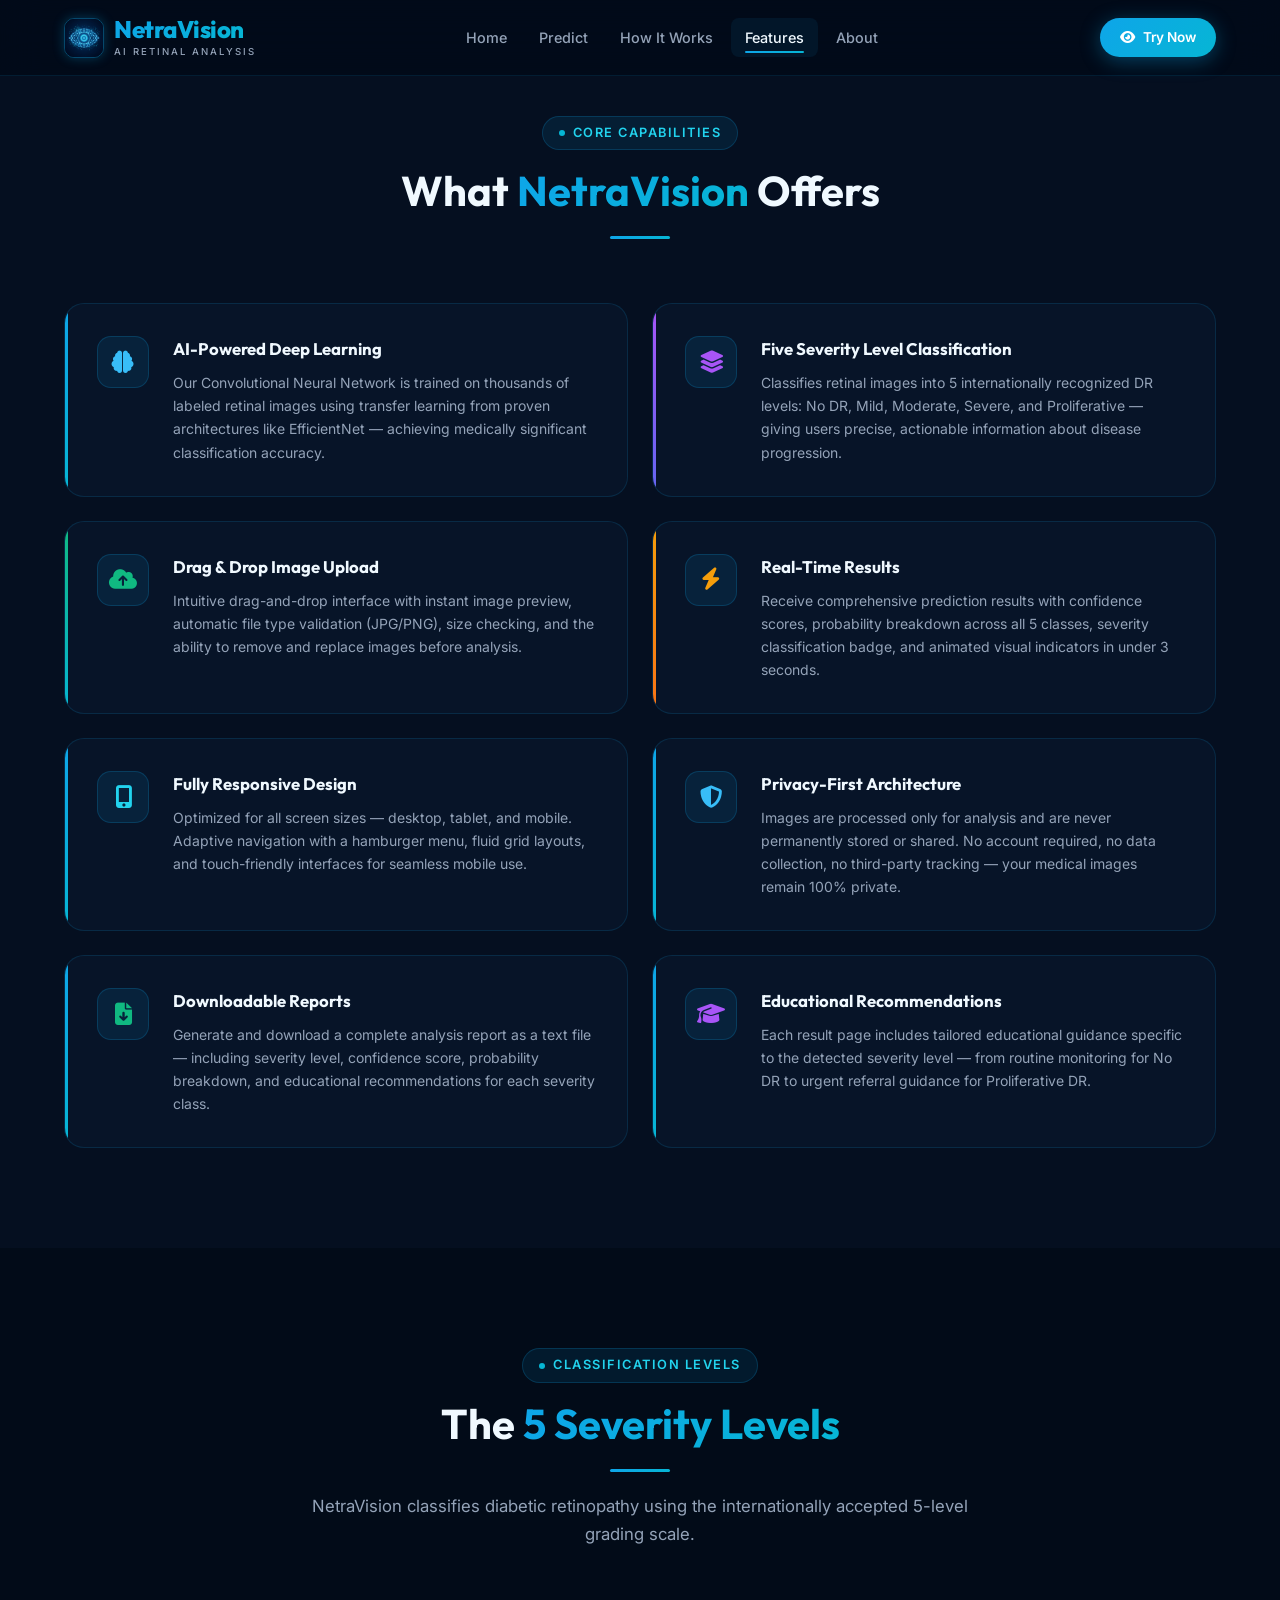
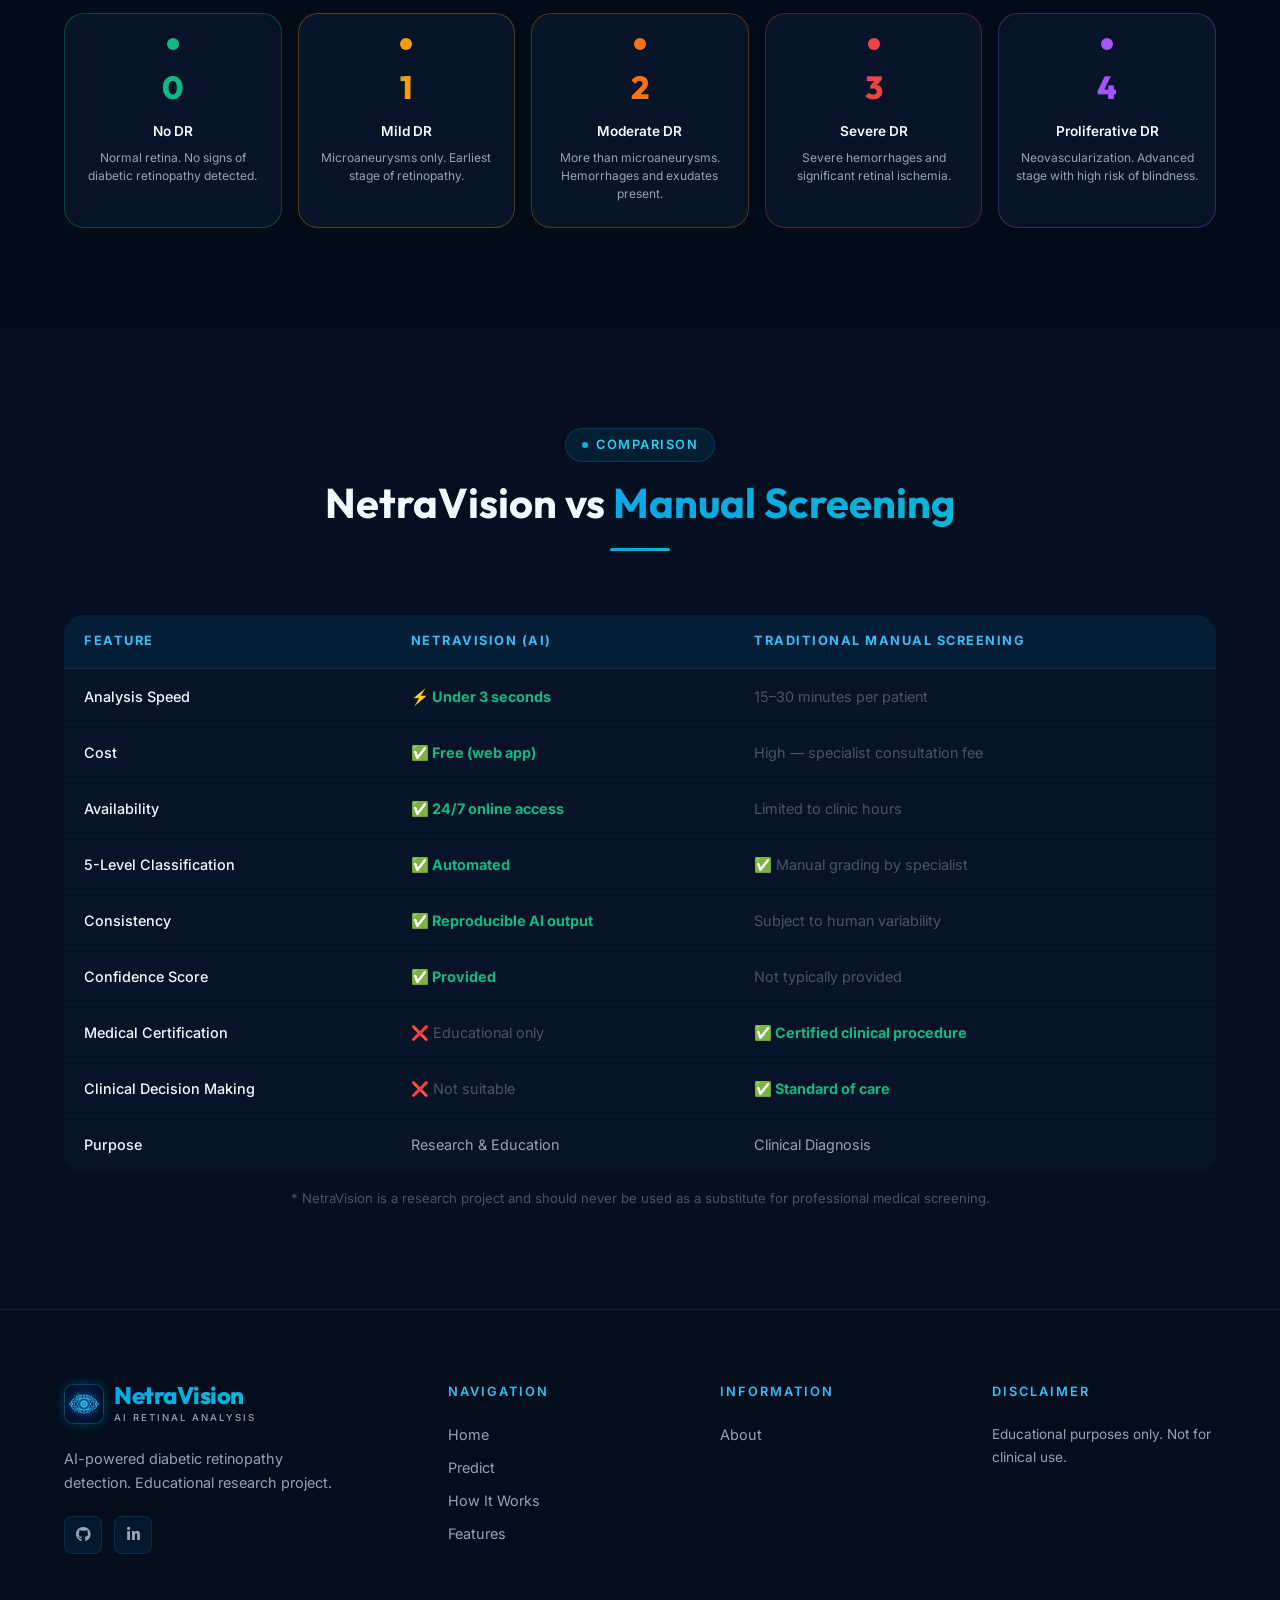
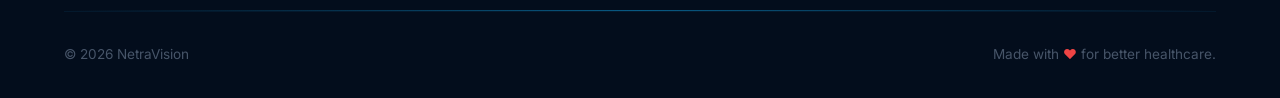
==== commit 398a7314: "Update About, Features and How It Works pages" ====
--- a/frontend/features.html
+++ b/frontend/features.html
@@ -161,22 +161,8 @@
   </div>
 </nav>
 
-<!-- PAGE HERO -->
-<div class="page-hero">
-  <div class="container">
-    <nav class="breadcrumb">
-      <a href="index.html">Home</a>
-      <i class="fas fa-chevron-right" style="font-size:0.7rem"></i>
-      <span>Features</span>
-    </nav>
-    <div class="section-badge" style="margin-inline:auto;display:inline-flex;">Capabilities</div>
-    <h1 style="margin-top:12px;">Key <span class="text-gradient">Features</span></h1>
-    <p>Everything NetraVision offers — from intelligent AI analysis to user-friendly design and complete privacy.</p>
-  </div>
-</div>
-
 <!-- MAIN FEATURES GRID -->
-<section class="section" style="background:var(--clr-bg-secondary);">
+<section class="section" style="background:var(--clr-bg-secondary); padding-top: calc(var(--navbar-h) + 40px);">
   <div class="container">
     <div class="section-header" data-reveal>
       <div class="section-badge">Core Capabilities</div>
